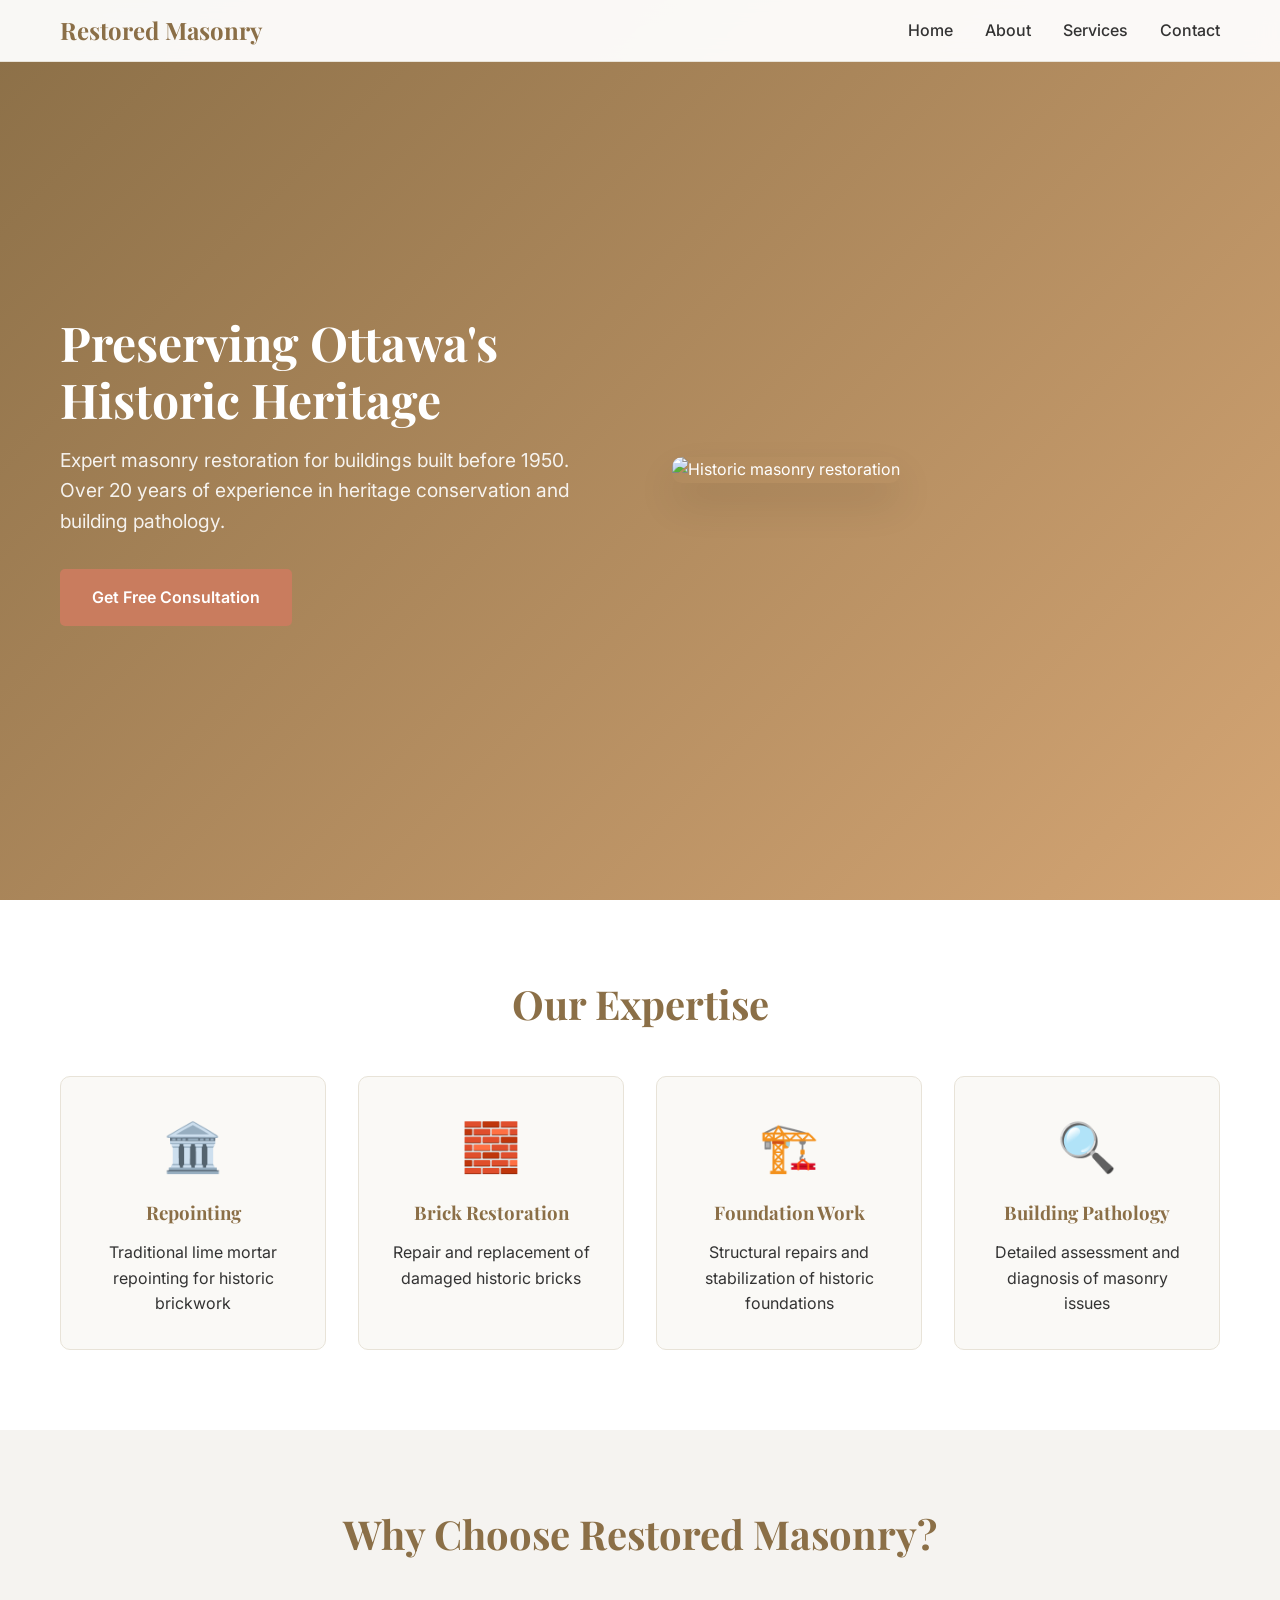
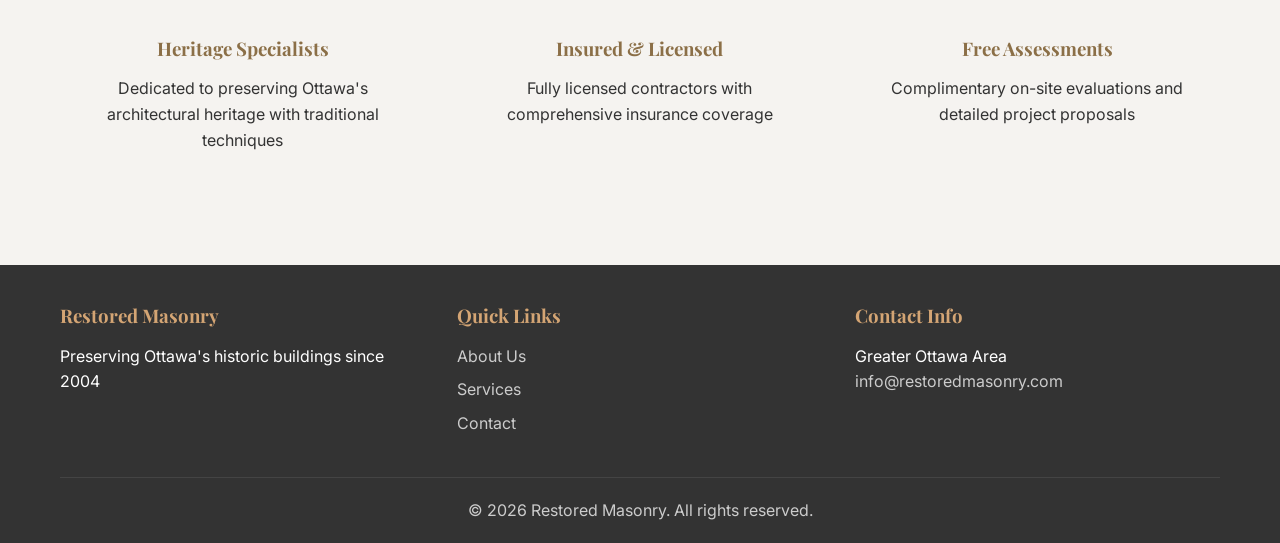
==== index.html @ 3ebce709 "Initial commit: Beautiful responsive website for Restored Masonry" ====
<!DOCTYPE html>
<html lang="en">
<head>
    <meta charset="UTF-8">
    <meta name="viewport" content="width=device-width, initial-scale=1.0">
    <title>Restored Masonry - Heritage Restoration Experts</title>
    <meta name="description" content="Professional heritage masonry restoration and building pathology services for historic buildings in the Greater Ottawa Area.">
    <link rel="stylesheet" href="css/style.css">
    <link rel="preconnect" href="https://fonts.googleapis.com">
    <link rel="preconnect" href="https://fonts.gstatic.com" crossorigin>
    <link href="https://fonts.googleapis.com/css2?family=Playfair+Display:wght@400;700&family=Inter:wght@300;400;500;600&display=swap" rel="stylesheet">
</head>
<body>
    <header>
        <nav class="navbar">
            <div class="container">
                <div class="logo">
                    <h1>Restored Masonry</h1>
                </div>
                <ul class="nav-menu">
                    <li><a href="#home">Home</a></li>
                    <li><a href="about.html">About</a></li>
                    <li><a href="services.html">Services</a></li>
                    <li><a href="contact.html">Contact</a></li>
                </ul>
                <div class="hamburger">
                    <span></span>
                    <span></span>
                    <span></span>
                </div>
            </div>
        </nav>
    </header>

    <main>
        <section id="home" class="hero">
            <div class="container">
                <div class="hero-content">
                    <h2>Preserving Ottawa's Historic Heritage</h2>
                    <p>Expert masonry restoration for buildings built before 1950. Over 20 years of experience in heritage conservation and building pathology.</p>
                    <a href="contact.html" class="btn-primary">Get Free Consultation</a>
                </div>
                <div class="hero-image">
                    <img src="img/hero-masonry.jpg" alt="Historic masonry restoration" loading="lazy">
                </div>
            </div>
        </section>

        <section class="services-preview">
            <div class="container">
                <h2>Our Expertise</h2>
                <div class="services-grid">
                    <div class="service-card">
                        <div class="service-icon">🏛️</div>
                        <h3>Repointing</h3>
                        <p>Traditional lime mortar repointing for historic brickwork</p>
                    </div>
                    <div class="service-card">
                        <div class="service-icon">🧱</div>
                        <h3>Brick Restoration</h3>
                        <p>Repair and replacement of damaged historic bricks</p>
                    </div>
                    <div class="service-card">
                        <div class="service-icon">🏗️</div>
                        <h3>Foundation Work</h3>
                        <p>Structural repairs and stabilization of historic foundations</p>
                    </div>
                    <div class="service-card">
                        <div class="service-icon">🔍</div>
                        <h3>Building Pathology</h3>
                        <p>Detailed assessment and diagnosis of masonry issues</p>
                    </div>
                </div>
            </div>
        </section>

        <section class="why-choose-us">
            <div class="container">
                <h2>Why Choose Restored Masonry?</h2>
                <div class="features">
                    <div class="feature">
                        <h3>Heritage Specialists</h3>
                        <p>Dedicated to preserving Ottawa's architectural heritage with traditional techniques</p>
                    </div>
                    <div class="feature">
                        <h3>Insured & Licensed</h3>
                        <p>Fully licensed contractors with comprehensive insurance coverage</p>
                    </div>
                    <div class="feature">
                        <h3>Free Assessments</h3>
                        <p>Complimentary on-site evaluations and detailed project proposals</p>
                    </div>
                </div>
            </div>
        </section>
    </main>

    <footer>
        <div class="container">
            <div class="footer-content">
                <div class="footer-section">
                    <h3>Restored Masonry</h3>
                    <p>Preserving Ottawa's historic buildings since 2004</p>
                </div>
                <div class="footer-section">
                    <h3>Quick Links</h3>
                    <ul>
                        <li><a href="about.html">About Us</a></li>
                        <li><a href="services.html">Services</a></li>
                        <li><a href="contact.html">Contact</a></li>
                    </ul>
                </div>
                <div class="footer-section">
                    <h3>Contact Info</h3>
                    <p>Greater Ottawa Area</p>
                    <p><a href="mailto:info@restoredmasonry.com">info@restoredmasonry.com</a></p>
                </div>
            </div>
            <div class="footer-bottom">
                <p>&copy; 2026 Restored Masonry. All rights reserved.</p>
            </div>
        </div>
    </footer>

    <script src="js/script.js"></script>
</body>
</html>
---- css/style.css ----
/* Reset and Base Styles */
* {
    margin: 0;
    padding: 0;
    box-sizing: border-box;
}

html {
    scroll-behavior: smooth;
}

body {
    font-family: 'Inter', sans-serif;
    line-height: 1.6;
    color: #333;
    background-color: #faf9f6;
}

h1, h2, h3, h4, h5, h6 {
    font-family: 'Playfair Display', serif;
    font-weight: 700;
    line-height: 1.2;
}

a {
    text-decoration: none;
    color: inherit;
}

img {
    max-width: 100%;
    height: auto;
}

.container {
    max-width: 1200px;
    margin: 0 auto;
    padding: 0 20px;
}

/* Navigation */
.navbar {
    background: rgba(255, 255, 255, 0.95);
    backdrop-filter: blur(10px);
    position: fixed;
    top: 0;
    width: 100%;
    z-index: 1000;
    border-bottom: 1px solid #e8e3d8;
}

.navbar .container {
    display: flex;
    justify-content: space-between;
    align-items: center;
    padding: 1rem 20px;
}

.logo h1 {
    color: #8b6f47;
    font-size: 1.5rem;
}

.nav-menu {
    display: flex;
    list-style: none;
    gap: 2rem;
}

.nav-menu a {
    color: #333;
    font-weight: 500;
    transition: color 0.3s;
}

.nav-menu a:hover {
    color: #8b6f47;
}

.hamburger {
    display: none;
    flex-direction: column;
    cursor: pointer;
}

.hamburger span {
    width: 25px;
    height: 3px;
    background: #333;
    margin: 3px 0;
    transition: 0.3s;
}

/* Hero Section */
.hero {
    background: linear-gradient(135deg, #8b6f47 0%, #d4a574 100%);
    color: white;
    padding: 120px 0 80px;
    min-height: 100vh;
    display: flex;
    align-items: center;
}

.hero .container {
    display: grid;
    grid-template-columns: 1fr 1fr;
    gap: 4rem;
    align-items: center;
}

.hero-content h2 {
    font-size: 3rem;
    margin-bottom: 1rem;
}

.hero-content p {
    font-size: 1.2rem;
    margin-bottom: 2rem;
    opacity: 0.9;
}

.hero-image img {
    border-radius: 10px;
    box-shadow: 0 20px 40px rgba(0,0,0,0.1);
}

/* Buttons */
.btn-primary {
    background: #c97c5e;
    color: white;
    padding: 1rem 2rem;
    border-radius: 5px;
    font-weight: 600;
    display: inline-block;
    transition: all 0.3s;
    border: none;
    cursor: pointer;
}

.btn-primary:hover {
    background: #b8684f;
    transform: translateY(-2px);
    box-shadow: 0 10px 20px rgba(201, 124, 94, 0.3);
}

/* Services Preview */
.services-preview {
    padding: 80px 0;
    background: white;
}

.services-preview h2 {
    text-align: center;
    font-size: 2.5rem;
    margin-bottom: 3rem;
    color: #8b6f47;
}

.services-grid {
    display: grid;
    grid-template-columns: repeat(auto-fit, minmax(250px, 1fr));
    gap: 2rem;
}

.service-card {
    background: #faf9f6;
    padding: 2rem;
    border-radius: 10px;
    text-align: center;
    transition: transform 0.3s;
    border: 1px solid #e8e3d8;
}

.service-card:hover {
    transform: translateY(-5px);
    box-shadow: 0 10px 30px rgba(0,0,0,0.1);
}

.service-icon {
    font-size: 3rem;
    margin-bottom: 1rem;
}

.service-card h3 {
    color: #8b6f47;
    margin-bottom: 1rem;
}

/* Why Choose Us */
.why-choose-us {
    padding: 80px 0;
    background: #f5f3f0;
}

.why-choose-us h2 {
    text-align: center;
    font-size: 2.5rem;
    margin-bottom: 3rem;
    color: #8b6f47;
}

.features {
    display: grid;
    grid-template-columns: repeat(auto-fit, minmax(300px, 1fr));
    gap: 2rem;
}

.feature {
    text-align: center;
    padding: 2rem;
}

.feature h3 {
    color: #8b6f47;
    margin-bottom: 1rem;
}

/* About Page Styles */
.about-hero {
    background: linear-gradient(135deg, #8b6f47 0%, #d4a574 100%);
    color: white;
    padding: 100px 0;
    text-align: center;
}

.about-hero h1 {
    font-size: 3rem;
    margin-bottom: 1rem;
}

.lead {
    font-size: 1.3rem;
    opacity: 0.9;
}

.story {
    padding: 80px 0;
    background: white;
}

.story-content {
    display: grid;
    grid-template-columns: 1fr 1fr;
    gap: 4rem;
    align-items: center;
}

.story-text h2 {
    color: #8b6f47;
    margin-bottom: 1.5rem;
}

.expertise {
    padding: 80px 0;
    background: #f5f3f0;
}

.expertise h2 {
    text-align: center;
    font-size: 2.5rem;
    margin-bottom: 3rem;
    color: #8b6f47;
}

.expertise-grid {
    display: grid;
    grid-template-columns: repeat(auto-fit, minmax(250px, 1fr));
    gap: 2rem;
}

.expertise-item {
    background: white;
    padding: 2rem;
    border-radius: 10px;
    border: 1px solid #e8e3d8;
}

.expertise-item h3 {
    color: #8b6f47;
    margin-bottom: 1rem;
}

.commitment {
    padding: 80px 0;
    background: white;
}

.commitment h2 {
    text-align: center;
    font-size: 2.5rem;
    margin-bottom: 3rem;
    color: #8b6f47;
}

.commitment-content {
    max-width: 800px;
    margin: 0 auto;
    text-align: center;
    font-size: 1.1rem;
    line-height: 1.8;
}

/* Services Page Styles */
.services-hero {
    background: linear-gradient(135deg, #8b6f47 0%, #d4a574 100%);
    color: white;
    padding: 100px 0;
    text-align: center;
}

.services-hero h1 {
    font-size: 3rem;
    margin-bottom: 1rem;
}

.services-list {
    padding: 80px 0;
}

.service-detail {
    display: grid;
    grid-template-columns: 1fr 1fr;
    gap: 4rem;
    align-items: center;
    margin-bottom: 80px;
}

.service-detail.reverse {
    direction: rtl;
}

.service-detail.reverse .service-content {
    direction: ltr;
}

.service-content h2 {
    color: #8b6f47;
    margin-bottom: 1.5rem;
}

.service-content ul {
    margin: 1.5rem 0;
    padding-left: 1.5rem;
}

.service-content li {
    margin-bottom: 0.5rem;
}

.service-image img {
    border-radius: 10px;
    box-shadow: 0 10px 30px rgba(0,0,0,0.1);
}

.cta {
    background: #8b6f47;
    color: white;
    padding: 80px 0;
    text-align: center;
}

.cta h2 {
    font-size: 2.5rem;
    margin-bottom: 1rem;
}

.cta p {
    font-size: 1.2rem;
    margin-bottom: 2rem;
    opacity: 0.9;
}

/* Contact Page Styles */
.contact-hero {
    background: linear-gradient(135deg, #8b6f47 0%, #d4a574 100%);
    color: white;
    padding: 100px 0;
    text-align: center;
}

.contact-hero h1 {
    font-size: 3rem;
    margin-bottom: 1rem;
}

.contact-content {
    padding: 80px 0;
    background: white;
}

.contact-grid {
    display: grid;
    grid-template-columns: 1fr 1fr;
    gap: 4rem;
}

.contact-info h2 {
    color: #8b6f47;
    margin-bottom: 2rem;
}

.contact-details {
    margin-bottom: 3rem;
}

.contact-item {
    margin-bottom: 2rem;
}

.contact-item h3 {
    color: #8b6f47;
    margin-bottom: 0.5rem;
}

.contact-item a {
    color: #c97c5e;
}

.why-contact h3 {
    color: #8b6f47;
    margin-bottom: 1rem;
}

.why-contact ul {
    padding-left: 1.5rem;
}

.why-contact li {
    margin-bottom: 0.5rem;
}

.contact-form h2 {
    color: #8b6f47;
    margin-bottom: 2rem;
}

.form-group {
    margin-bottom: 1.5rem;
}

.form-group label {
    display: block;
    margin-bottom: 0.5rem;
    font-weight: 500;
}

.form-group input,
.form-group select,
.form-group textarea {
    width: 100%;
    padding: 0.75rem;
    border: 1px solid #ddd;
    border-radius: 5px;
    font-family: inherit;
    font-size: 1rem;
}

.form-group textarea {
    resize: vertical;
    min-height: 120px;
}

.form-message {
    margin-top: 1rem;
    padding: 1rem;
    border-radius: 5px;
}

.form-message.success {
    background: #d4edda;
    color: #155724;
    border: 1px solid #c3e6cb;
}

.form-message.error {
    background: #f8d7da;
    color: #721c24;
    border: 1px solid #f5c6cb;
}

/* Footer */
footer {
    background: #333;
    color: white;
    padding: 40px 0 20px;
}

.footer-content {
    display: grid;
    grid-template-columns: repeat(auto-fit, minmax(250px, 1fr));
    gap: 2rem;
    margin-bottom: 2rem;
}

.footer-section h3 {
    color: #d4a574;
    margin-bottom: 1rem;
}

.footer-section ul {
    list-style: none;
}

.footer-section li {
    margin-bottom: 0.5rem;
}

.footer-section a {
    color: #ccc;
    transition: color 0.3s;
}

.footer-section a:hover {
    color: #d4a574;
}

.footer-bottom {
    border-top: 1px solid #444;
    padding-top: 20px;
    text-align: center;
    color: #ccc;
}

/* Responsive Design */
@media (max-width: 768px) {
    .navbar .container {
        padding: 1rem;
    }

    .nav-menu {
        position: fixed;
        top: 100%;
        left: -100%;
        width: 100%;
        height: 100vh;
        background: white;
        flex-direction: column;
        justify-content: center;
        align-items: center;
        gap: 2rem;
        transition: left 0.3s;
    }

    .nav-menu.active {
        left: 0;
    }

    .hamburger {
        display: flex;
    }

    .hamburger.active span:nth-child(1) {
        transform: rotate(-45deg) translate(-5px, 6px);
    }

    .hamburger.active span:nth-child(2) {
        opacity: 0;
    }

    .hamburger.active span:nth-child(3) {
        transform: rotate(45deg) translate(-5px, -6px);
    }

    .hero .container {
        grid-template-columns: 1fr;
        gap: 2rem;
        text-align: center;
    }

    .hero-content h2 {
        font-size: 2rem;
    }

    .story-content,
    .service-detail,
    .contact-grid {
        grid-template-columns: 1fr;
        gap: 2rem;
    }

    .service-detail.reverse {
        direction: ltr;
    }

    .services-grid,
    .features,
    .expertise-grid {
        grid-template-columns: 1fr;
    }

    .footer-content {
        grid-template-columns: 1fr;
        text-align: center;
    }
}

@media (max-width: 480px) {
    .container {
        padding: 0 15px;
    }

    .hero {
        padding: 100px 0 60px;
    }

    .hero-content h2 {
        font-size: 1.8rem;
    }

    .about-hero h1,
    .services-hero h1,
    .contact-hero h1 {
        font-size: 2rem;
    }

    .services-preview h2,
    .why-choose-us h2,
    .expertise h2,
    .commitment h2,
    .cta h2 {
        font-size: 2rem;
    }
}
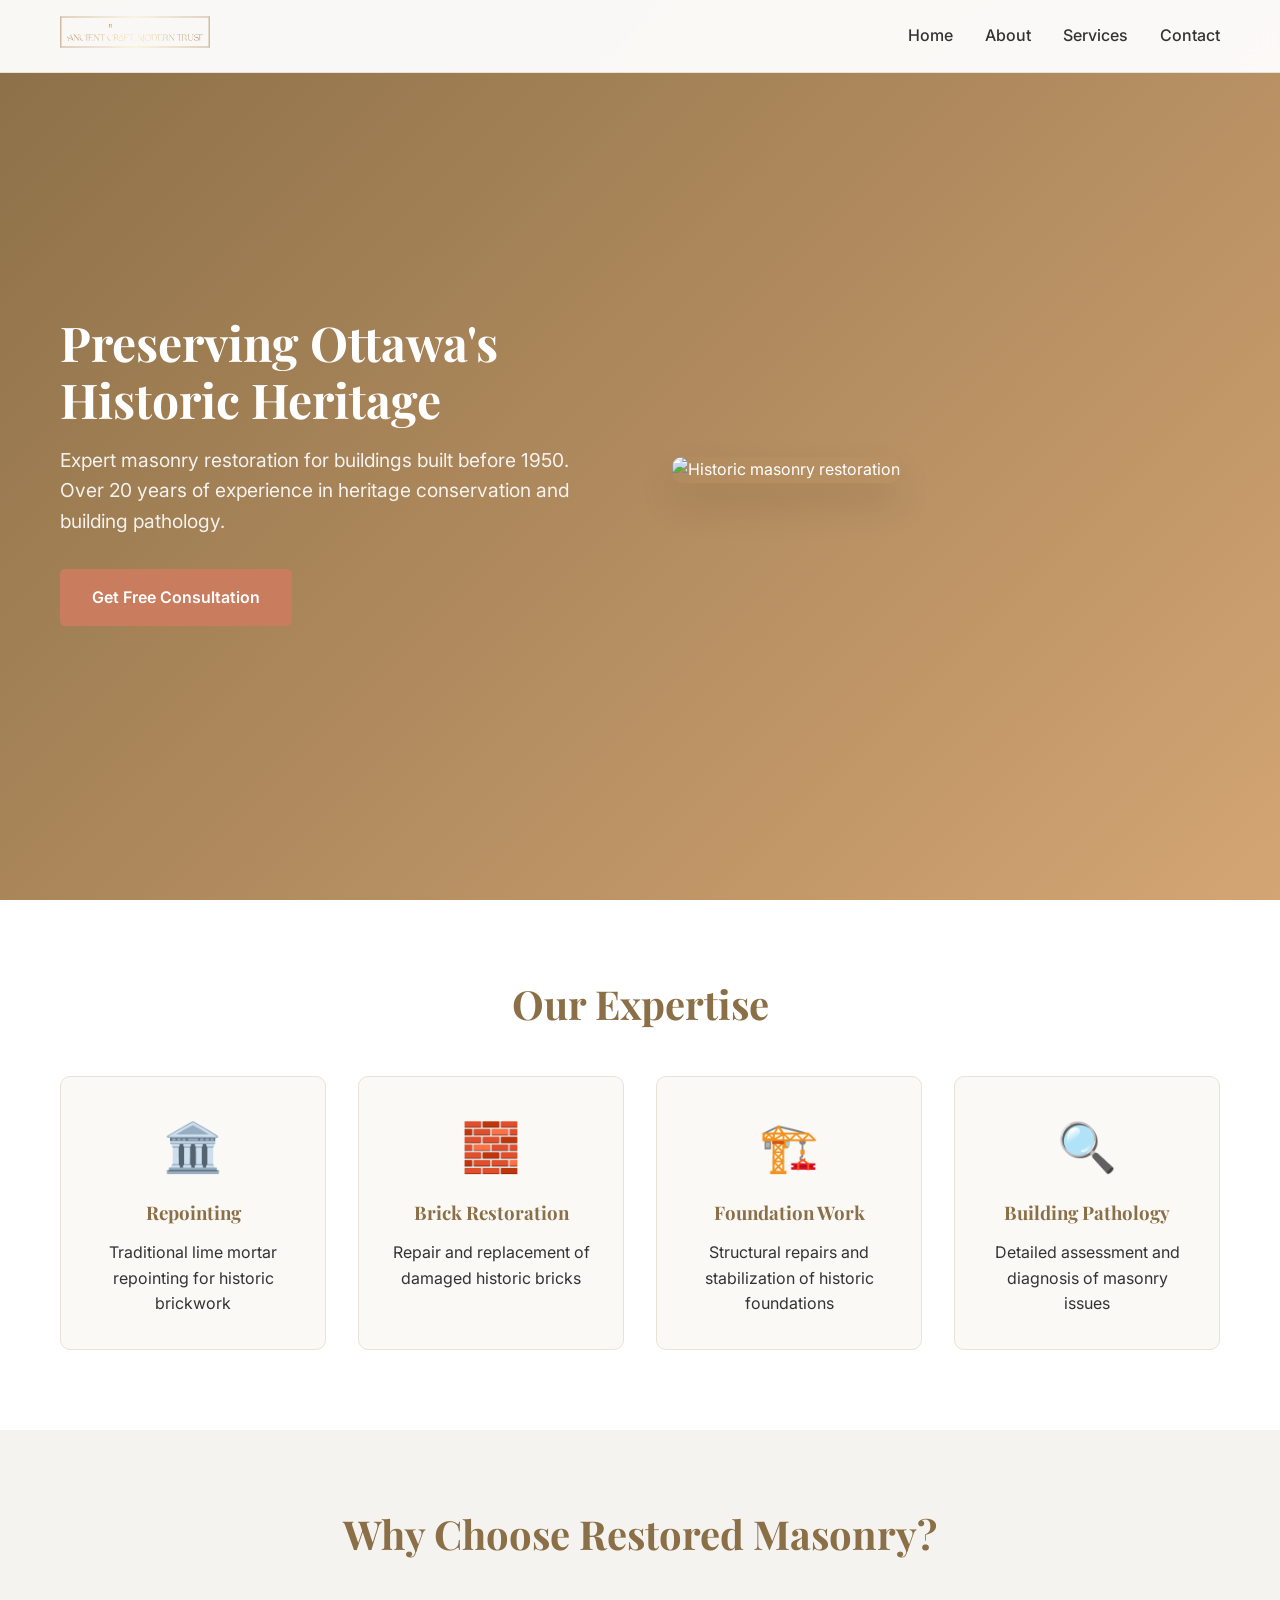
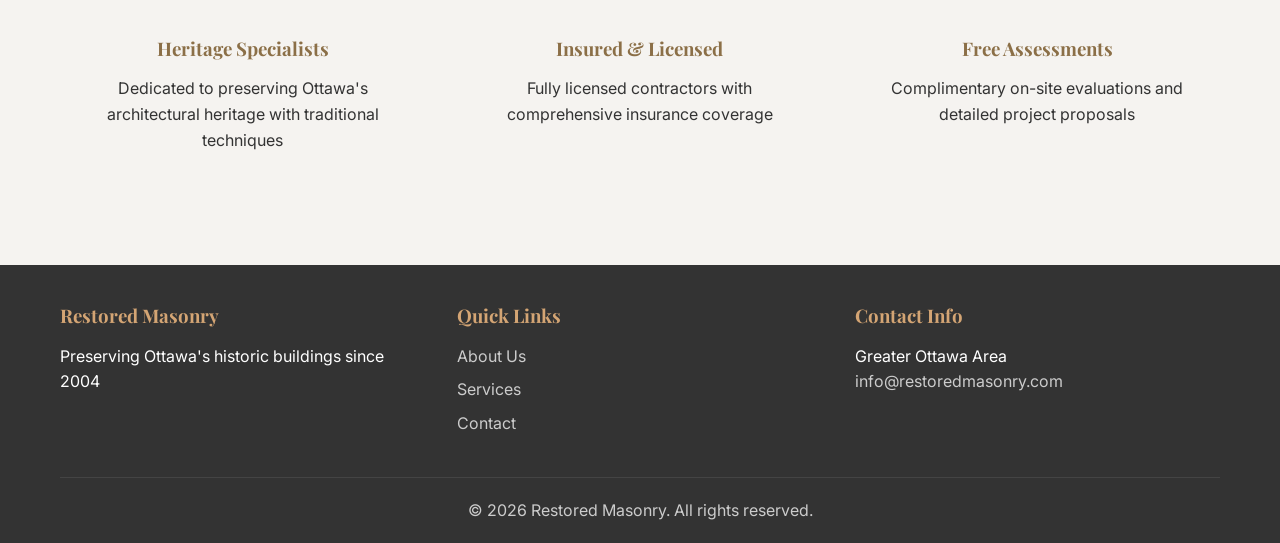
==== commit db9d6fc2: "Add SVG logo to all pages" ====
--- a/index.html
+++ b/index.html
@@ -15,7 +15,7 @@
         <nav class="navbar">
             <div class="container">
                 <div class="logo">
-                    <h1>Restored Masonry</h1>
+                    <svg width="150" height="32" viewBox="0 0 1000 208" class="logo-svg"><defs id="SvgjsDefs59676"><linearGradient id="SvgjsLinearGradient59683"><stop id="SvgjsStop59684" stop-color="#905e26" offset="0"></stop><stop id="SvgjsStop59685" stop-color="#f5ec9b" offset="0.5"></stop><stop id="SvgjsStop59686" stop-color="#905e26" offset="1"></stop></linearGradient><linearGradient id="SvgjsLinearGradient59687"><stop id="SvgjsStop59688" stop-color="#905e26" offset="0"></stop><stop id="SvgjsStop59689" stop-color="#f5ec9b" offset="0.5"></stop><stop id="SvgjsStop59690" stop-color="#905e26" offset="1"></stop></linearGradient><linearGradient id="SvgjsLinearGradient59691"><stop id="SvgjsStop59692" stop-color="#905e26" offset="0"></stop><stop id="SvgjsStop59693" stop-color="#f5ec9b" offset="0.5"></stop><stop id="SvgjsStop59694" stop-color="#905e26" offset="1"></stop></linearGradient></defs><g id="SvgjsG59677" featurekey="rootContainer" transform="matrix(1,0,0,1,0,0)" fill="url(#SvgjsLinearGradient59683)"><path xmlns="http://www.w3.org/2000/svg" fill-rule="evenodd" d=" M0,0 H1000 V208 H0,0 z M2,2 H998 V206 H2,2 z M6,6 H994 V202 H6 z M8,8 H992 V200 H6,8 z "></path></g><g id="SvgjsG59678" featurekey="nameFeature-0" transform="matrix(1.5782830845740676,0,0,1.5782830845740676,324.5580811577663,43.1186877982856)" fill="url(#SvgjsLinearGradient59687)"><path d="M0.5 19.82 l0 -0.1 c0.04 -0.04 -0.02 -0.38 0.42 -0.38 c0.34 0 0.4 0.02 0.58 0.02 c0.4 0 0.7 -0.02 0.76 -0.12 l0 -1.7 c0 -0.04 -0.02 -0.18 -0.02 -0.2 l-0.02 0.02 c-0.04 -0.04 0.04 0.18 0.04 -0.54 c0 -1.5 -0.02 -2.06 -0.02 -2.56 c0 -0.32 0 -0.94 0.04 -1.46 c0 -0.04 -0.08 -0.3 -0.08 -0.8 c0 -0.24 0.06 -0.24 0.06 -0.36 c0 -0.32 -0.02 -0.62 -0.02 -0.86 c0 -0.42 0.02 -0.74 0.02 -1.2 c0 -0.12 0.3 -0.1 0.36 -0.16 c0 0 0 -0.1 -0.18 -0.1 c0 0 -0.06 0 -0.12 0.08 c-0.02 0 -0.04 -0.02 -0.06 -0.08 l0 -3.38 c0 -0.26 -0.06 -0.42 -0.32 -0.42 c-0.38 0 -0.46 0.06 -1.14 0.06 c-0.54 0 -0.22 -0.08 -0.52 -0.26 c0 -0.48 1.5 -0.34 1.92 -0.4 l-0.06 0 c0 0.02 1.16 0.08 1.16 0.08 c0.04 0 0.08 0.02 0.12 0.02 c0.24 0 0.34 -0.1 0.52 -0.1 c0.08 0 0.16 0.02 0.26 0.02 c0.06 0 0.22 -0.02 0.32 -0.02 c0.24 0 0.96 0.02 1.18 0.02 c0.16 0 0.28 -0.06 0.6 -0.06 c0.1 0 1.84 0.04 2.06 0.04 c0.4 0 1.06 0.2 1.6 0.2 c0.76 0.08 0.3 0.18 1.06 0.36 c-0.02 0 -0.04 -0.02 -0.04 -0.02 c0 0.02 0.56 0.32 0.56 0.38 c0.24 0.06 0.6 0.56 0.78 0.72 l-0.02 -0.02 s0.54 0.76 0.54 1.44 c0 0.74 0 0.78 -0.16 1.28 c0 0.34 -0.46 0.94 -1.26 1.62 c-0.1 -0.04 -0.22 0.34 -0.58 0.34 c0.06 -0.2 -0.1 0.26 -0.66 0.3 c-0.02 -0.02 -0.04 -0.02 -0.04 -0.02 c-0.1 0 -0.24 0.18 -0.32 0.18 c-0.76 0.2 -1.1 0.12 -1.1 0.42 c0 0 -0.04 0.16 0.12 0.16 c0.22 -0.04 0.58 0.32 0.7 0.32 c0.42 0 0.5 0.38 0.84 0.38 c0.36 0.16 0.5 0.28 0.94 0.74 c0.44 1.3 0.78 0.6 0.78 1.58 c0 0.54 0.18 0.92 0.18 1.46 c0 0.08 -0.04 0.42 -0.04 1.12 c0.04 0.26 0.06 0.78 0.14 0.86 l0 -0.04 c0 0.02 -0.06 0.66 0.64 0.66 c0.48 0 0.7 -0.06 0.84 -0.06 c0 0 0.02 0.02 0.04 0.02 c0.04 0 0.14 -0.04 0.22 -0.04 s0.16 0.02 0.2 0.1 l-0.14 0 c0 0.1 0.06 0.1 0.06 0.14 c0.04 -0.02 0.06 -0.06 0.08 -0.06 l0.02 0 l0 0.26 c-0.06 0 -0.06 -0.06 -0.06 -0.14 c-0.04 0.02 -0.06 0.02 -0.16 0.06 c0 0.04 0.02 0.08 0.16 0.14 c-0.08 0.04 -0.1 0.14 -0.2 0.14 l0 -0.02 s-0.1 0.2 -0.7 0.2 c-0.22 0 -1.58 -0.08 -1.94 -0.1 c0 0.02 0 0.02 -0.02 0.02 c-0.16 0 -0.54 -0.4 -0.86 -0.4 l0.02 0 c0 -0.08 -0.9 -0.5 -0.92 -0.88 l0.02 0.02 c0 -0.02 -0.2 -0.2 -0.2 -0.26 c0 -0.04 0.02 -0.16 0.02 -0.28 c0 -0.06 -0.06 -0.06 -0.16 -0.1 c-0.14 -3.26 -0.44 -4.16 -0.74 -4.6 c-0.06 0.22 0.08 -0.24 -0.38 -0.46 c0 -0.14 -0.62 -0.36 -0.6 -0.44 c-0.04 0 -0.08 0.02 -0.1 0.02 c-0.42 0 -0.4 -0.4 -1.08 -0.4 l-1.08 0 c-0.22 0.46 -0.22 1.04 -0.22 1.32 c0 0.06 0 0.52 0.04 0.56 c0 0.02 -0.02 0.08 -0.06 0.28 c0 0.06 0.04 0.3 0.04 0.46 l0 -0.02 c0 0.12 -0.02 0.56 -0.02 0.7 c0 0.26 0.02 0.32 0.02 0.5 l0 2.32 c0 0.04 0.04 0.16 0.04 0.2 c0 0.06 -0.04 0.18 -0.04 0.26 c0 0.26 0.04 0.3 0.04 0.4 c-0.02 0.02 -0.04 0.02 -0.04 0.04 c0 0.06 0.28 0.1 0.82 0.1 c0.02 0 0.42 -0.04 0.44 -0.04 c0.56 0 0.56 0.04 0.68 0.2 c0 0.36 -0.08 0.42 -0.14 0.42 c-0.02 0 -0.04 -0.02 -0.08 -0.1 c-0.1 0 -0.12 0 -0.12 0.02 c0.16 0.18 -1.94 0.18 -2.16 0.18 l0.04 0 s-0.68 -0.02 -0.94 -0.08 c-0.8 0.08 -2.18 0 -2.74 0.2 c-0.24 0 -0.46 0 -0.46 -0.32 z" style="dominant-baseline: hanging;"></path></g><g id="SvgjsG59679" featurekey="sloganFeature-0" transform="matrix(3.136998277539974,0,0,3.136998277539974,49.8698255030614,98.07940445117582)" fill="url(#SvgjsLinearGradient59691)"><path d="M6.94 7.16 l0.1 0 l5.26 13.38 l-0.46 0 c-1.18 -3.16 -4.98 -3.82 -7.94 -4.72 l-1.16 2.96 c-0.3 1 0.1 1.12 1.14 1.12 l0 0.14 l-3.28 0 l0 -0.14 c1.06 0 1.38 -0.12 1.9 -1.3 l1.12 -2.86 c-2.64 -0.84 -4.52 -1.96 -3.08 -5.4 l0.14 0.04 c-0.64 2.86 0.98 3.88 3.22 4.66 z M4.16 15.120000000000001 c2.06 0.68 4.54 1.22 6.18 2.74 l-3.58 -9.42 z M24.22 19.1 l0.02 0 l0 1.14 l-0.24 0 l-9.06 -11.88 l0 10.58 c0 0.92 0.72 0.94 1.36 0.94 l0 0.14 l-3 0 l0 -0.14 c0.66 0 1.36 -0.02 1.36 -0.94 l0 -10.48 c0 -0.92 -0.72 -0.94 -1.36 -0.94 l0 -0.14 l2.02 0 l8.64 11.36 l0 -10.28 c0 -0.92 -0.74 -0.94 -1.38 -0.94 l0 -0.14 l3.02 0 l0 0.14 c-0.64 0 -1.38 0.02 -1.38 0.94 l0 10.64 z M38.52 17.2 c-1.42 2.04 -3.64 3 -5.8 3 c-3.42 0 -6.72 -2.36 -6.72 -6.58 c0 -4.12 3.22 -6.42 6.78 -6.42 c1.72 0 3.52 0.54 5.08 1.66 l0 1.06 l-0.1 0 c-1.18 -1.7 -3.1 -2.5 -5 -2.5 c-3.04 0 -6.04 2.04 -6.04 5.76 c0 4.18 3.2 6.54 6.44 6.54 c1.94 0 3.9 -0.84 5.18 -2.64 z M41.72 18.94 c0 0.92 0.4 0.94 1.38 0.94 l0 0.14 l-3.58 0 l0 -0.14 c0.98 0 1.38 -0.02 1.38 -0.94 l0 -10.48 c0 -0.92 -0.4 -0.94 -1.38 -0.94 l0 -0.14 l3.58 0 l0 0.14 c-0.98 0 -1.38 0.02 -1.38 0.94 l0 10.48 z M54.68 17 l0.16 0.02 l-0.88 3 l-9.86 0 l0 -0.14 c0.98 0 1.38 -0.02 1.38 -0.94 l0 -10.48 c0 -0.92 -0.4 -0.94 -1.38 -0.94 l0 -0.14 l9.18 0 l0.88 3 l-0.16 0.04 c-0.86 -2.76 -1.02 -2.82 -2.84 -2.82 l-4.86 0 l0 5.64 l2.96 0 c0.92 0 1.18 -0.2 1.34 -0.9 l0.1 0 l0 2.04 l-0.1 0 c-0.16 -0.7 -0.42 -0.9 -1.34 -0.9 l-2.96 0 l0 5.42 c0 0.8 0.3 0.88 1.02 0.9 l4.52 0 c2 0 1.98 -0.16 2.84 -2.8 z M66.76 19.1 l0.02 0 l0 1.14 l-0.24 0 l-9.06 -11.88 l0 10.58 c0 0.92 0.72 0.94 1.36 0.94 l0 0.14 l-3 0 l0 -0.14 c0.66 0 1.36 -0.02 1.36 -0.94 l0 -10.48 c0 -0.92 -0.72 -0.94 -1.36 -0.94 l0 -0.14 l2.02 0 l8.64 11.36 l0 -10.28 c0 -0.92 -0.74 -0.94 -1.38 -0.94 l0 -0.14 l3.02 0 l0 0.14 c-0.64 0 -1.38 0.02 -1.38 0.94 l0 10.64 z M74.74000000000001 18.94 c0 0.92 0.4 0.94 1.38 0.94 l0 0.14 l-3.58 0 l0 -0.14 c0.98 0 1.38 -0.02 1.38 -0.94 l0 -11.34 l-2.98 0 c-1.76 0.02 -1.76 0.12 -2.04 2.78 l-0.16 0 l0.18 -3 l10.82 0 l0.18 3 l-0.14 0 c-0.28 -2.7 -0.28 -2.78 -2.16 -2.78 l-2.88 0 l0 11.34 z M97.22 17.2 c-1.42 2.04 -3.64 3 -5.8 3 c-3.42 0 -6.72 -2.36 -6.72 -6.58 c0 -4.12 3.22 -6.42 6.78 -6.42 c1.72 0 3.52 0.54 5.08 1.66 l0 1.06 l-0.1 0 c-1.18 -1.7 -3.1 -2.5 -5 -2.5 c-3.04 0 -6.04 2.04 -6.04 5.76 c0 4.18 3.2 6.54 6.44 6.54 c1.94 0 3.9 -0.84 5.18 -2.64 z M110.4 15.059999999999999 c-0.74 1.68 -0.38 1.82 0.88 1.82 l0 0.14 l-3.32 0 l0 -0.14 c0.98 0 1.28 -0.02 1.74 -0.92 l3.94 -8.94 l0.1 0 l3.84 8.64 c0.52 1.04 0.56 1.22 1.54 1.22 l0 0.14 l-3.04 0 l0 -0.14 c1.02 0 1.14 -0.12 0.66 -1.28 l-1.08 -2.42 l-4.42 0 z M118.88 18.64 c-1.76 1.62 -3.58 2.12 -5.46 2.12 c-7.2 0 -8.88 -6.78 -13.42 -6.88 l0 5.04 c0 0.9 0.4 0.92 1.38 0.92 l0 0.14 l-3.58 0 l0 -0.14 c0.98 0 1.38 -0.02 1.38 -0.92 l0 -10.5 c0 -0.9 -0.4 -0.92 -1.38 -0.92 l0 -0.14 l4.8 0 c3.9 0 5.14 1.94 5.14 3.52 c0 2.18 -1.66 3.6 -3.76 3.6 c-0.28 0 -0.56 -0.02 -0.86 -0.08 c2.9 1.7 5.32 5.82 10.86 5.82 c1.72 0 3.26 -0.48 4.8 -1.7 z M102.08 13.92 c0.48 0.16 0.96 0.22 1.4 0.22 c1.92 0 3.4 -1.36 3.4 -3.4 c0 -1.6 -1.4 -3.16 -4.26 -3.16 l-2.62 0 l0 6.1 l0.7 0 c0.48 0 0.94 0.08 1.38 0.24 z M113.44 8.2 l-2.1 4.74 l4.2 0 z M122.32000000000001 18.94 c0 0.92 0.4 0.94 1.38 0.94 l0 0.14 l-3.58 0 l0 -0.14 c0.98 0 1.38 -0.02 1.38 -0.94 l0 -10.48 c0 -0.92 -0.4 -0.94 -1.38 -0.94 l0 -0.14 l9.18 0 l0.88 3 l-0.14 0.04 c-0.88 -2.76 -1.04 -2.8 -2.86 -2.8 l-4.84 0 l0 5.64 l2.96 0 c0.92 0 1.2 -0.2 1.34 -0.9 l0.1 0 l0 2.04 l-0.1 0 c-0.14 -0.7 -0.42 -0.9 -1.34 -0.9 l-2.96 0 l0 5.46 z M136.78 18.94 c0 0.92 0.4 0.94 1.38 0.94 l0 0.14 l-3.58 0 l0 -0.14 c0.98 0 1.38 -0.02 1.38 -0.94 l0 -11.34 l-2.98 0 c-1.76 0.02 -1.76 0.12 -2.04 2.78 l-0.16 0 l0.18 -3 l10.82 0 l0.18 3 l-0.14 0 c-0.28 -2.7 -0.28 -2.78 -2.16 -2.78 l-2.88 0 l0 11.34 z M143.72 19.64 c0 0.34 -0.38 1.4 -0.66 2.18 l-0.18 -0.02 l0.24 -1.58 c-0.32 -0.02 -0.56 -0.28 -0.56 -0.58 c0 -0.32 0.26 -0.58 0.58 -0.58 c0.28 0 0.52 0.2 0.56 0.48 c0.02 0.04 0.02 0.06 0.02 0.1 z M157.45999999999998 17.240000000000002 c2.18 3.46 4.58 6.28 8.22 6.5 l0 0.12 c-7.76 -0.46 -10.46 -9.5 -14.56 -15.24 l0 10.34 c0 0.92 0.38 0.94 1.36 0.94 l0 0.14 l-3.02 0 l0 -0.14 c0.98 0 1.38 -0.02 1.38 -0.94 l0 -10.72 c-1.8 -2.4 -3.86 -4.16 -6.74 -4.32 l0.02 -0.12 c2.88 0.18 5.06 1.6 6.9 3.62 l0.1 0 l0 0.1 c2.38 2.64 4.2 6.3 6.16 9.46 l4.68 -9.58 l1.92 0 l0 0.14 c-0.98 0 -1.38 0.02 -1.38 0.94 l0 10.48 c0 0.92 0.4 0.94 1.38 0.94 l0 0.14 l-3.58 0 l0 -0.14 c0.98 0 1.38 -0.02 1.38 -0.94 l0 -10.42 z M170.64 7.119999999999999 c8.46 0 8.46 13.18 0 13.18 c-8.48 0 -8.48 -13.18 0 -13.18 z M170.21999999999997 7.52 c-7.52 0 -6.68 12.38 0.82 12.38 s6.72 -12.38 -0.82 -12.38 z M183.72 7.380000000000001 c8.36 0 8.36 12.64 0 12.64 l-5.72 0 l0 -0.14 c0.98 0 1.38 -0.26 1.38 -1.16 l0 -10.04 c0 -0.9 -0.4 -1.16 -1.38 -1.16 l0 -0.14 l5.72 0 z M180.2 18.68 c0 0.9 0.38 1.12 1.36 1.12 l2.16 0 c7.14 0 7.16 -12.2 0 -12.2 l-3.52 0 l0 11.08 z M205.26 18.92 c0 0.92 0.4 0.94 1.38 0.94 l0 0.14 l-3.58 0 l0 -0.14 c0.98 0 1.38 -0.02 1.38 -0.94 l0 -4.84 l-6.38 0 c-0.92 0 -1.2 0.2 -1.34 0.9 l-0.1 0 l0 -2.02 l0.1 0 c0.14 0.66 0.38 0.88 1.2 0.9 l6.52 0 l0 -5.42 c0 -0.92 -0.4 -0.94 -1.38 -0.94 l0 -0.14 l4.82 0 c3.22 0 4.82 1.3 4.84 3.36 c0 1.8 -1.26 3.04 -3.78 3.3 c3.62 0.86 4.02 5.86 5.56 5.86 l0 0.12 l-1.72 0 c-0.84 -1.82 -2.28 -5.92 -4.92 -5.92 l-2.6 0 l0 4.84 z M201.6 16.98 l0.14 0.02 l-0.86 3 l-9.86 0 l0 -0.14 c0.98 0 1.36 -0.02 1.36 -0.94 l0 -10.48 c0 -0.92 -0.38 -0.94 -1.36 -0.94 l0 -0.14 l9.16 0 l0.88 3 l-0.14 0.04 c-0.88 -2.76 -1.04 -2.8 -2.86 -2.8 l-4.84 0 l0 11.28 c0 0.8 0.28 0.88 1.02 0.9 l4.5 0 c2 0 1.98 -0.16 2.86 -2.8 z M205.26 7.6 l0 6.26 l2.62 0 c2.66 0 3.9 -1.4 3.9 -3.22 c0 -1.84 -1.34 -3.04 -3.9 -3.04 l-2.62 0 z M226.42 19.1 l0.02 0 l0 1.14 l-0.24 0 l-9.06 -11.88 l0 10.58 c0 0.92 0.72 0.94 1.36 0.94 l0 0.14 l-3 0 l0 -0.14 c0.66 0 1.36 -0.02 1.36 -0.94 l0 -10.48 c0 -0.92 -0.72 -0.94 -1.36 -0.94 l0 -0.14 l2.02 0 l8.64 11.36 l0 -10.28 c0 -0.92 -0.74 -0.94 -1.38 -0.94 l0 -0.14 l3.02 0 l0 0.14 c-0.64 0 -1.38 0.02 -1.38 0.94 l0 10.64 z M238.76 20 l-0.8 0 l0 0.02 l-1.4 0 l0 -0.16 c0.98 0 1.38 -0.02 1.38 -0.92 l0 -11.34 l-2.96 0 c-1.78 0 -1.78 0.12 -2.06 2.78 l-0.16 -0.02 l0.18 -2.98 l14.88 0 c6.1 0 6.34 6.68 0.9 7.42 c3.62 0.74 4.02 5.08 5.56 5.08 l0 0.14 l-1.72 0 c-0.84 -1.82 -2.28 -5.16 -4.92 -5.16 l-2.52 0 l0 4.08 c0 0.9 0.38 0.92 1.36 0.92 l0 0.16 l-1.38 0 l0 -0.02 l-0.8 0 l0 0.02 l-1.38 0 l0 -0.16 c0.96 0 1.36 -0.02 1.36 -0.92 l0 -10.76 l0.84 0 l0 5.56 c0 0.8 0.28 0.88 1 0.9 l1.6 0 c5.22 0 5.34 -7.04 0.12 -7.04 l-9.06 0 l0 11.34 c0 0.9 0.38 0.92 1.36 0.92 l0 0.16 l-1.38 0 l0 -0.02 z M266.76 15.36 c0.04 3.26 -2.5 4.9 -5.04 4.9 s-5.08 -1.64 -5.06 -4.9 l0 -6.9 c0 -0.92 -0.4 -0.94 -1.38 -0.94 l0 -0.14 l3.58 0 l0 0.14 c-0.98 0 -1.38 0.02 -1.38 0.94 l0 6.9 c0 3.04 2.2 4.5 4.42 4.5 c2.28 0 4.6 -1.54 4.6 -4.5 l0 -6.88 c0 -0.92 -0.74 -0.94 -1.38 -0.94 l0 -0.14 l3.02 0 l0 0.14 c-0.64 0 -1.36 0.02 -1.36 0.94 l-0.02 -0.04 l0 6.92 z M278.5 16.52 c0 2.46 -2.12 3.72 -4.46 3.72 c-1.14 0 -2.32 -0.28 -3.32 -0.88 l0 0.02 c-0.6 -0.34 -1 -0.52 -1.26 -0.52 c-0.4 0 -0.52 0.36 -0.62 1.1 l-0.1 0 l0 -4.14 l0.1 0 c0.5 2.82 2.88 4.16 5.04 4.16 c1.96 0 3.76 -1.12 3.76 -3.28 c0 -1.98 -1.74 -2.62 -3.6 -3.16 l-0.76 -0.2 c-1.86 -0.54 -3.6 -1.18 -3.6 -3.16 c0 -1.62 1.18 -2.84 4.8 -2.84 l12.28 0 l0 0.02 l0.18 2.96 l-0.14 0.02 c-0.3 -2.72 -0.28 -2.78 -2.18 -2.78 l-2.86 0 l0 11.34 c0 0.9 0.4 0.92 1.38 0.92 l0 0.14 l-3.58 0 l0 -0.14 c0.98 0 1.38 -0.02 1.38 -0.92 l0 -11.34 l-6.46 0 c-3.2 0 -4.28 1.14 -4.28 2.56 c0 3.76 8.3 1.58 8.3 6.4 z" style="dominant-baseline: hanging;"></path></g></svg>
                 </div>
                 <ul class="nav-menu">
                     <li><a href="#home">Home</a></li>
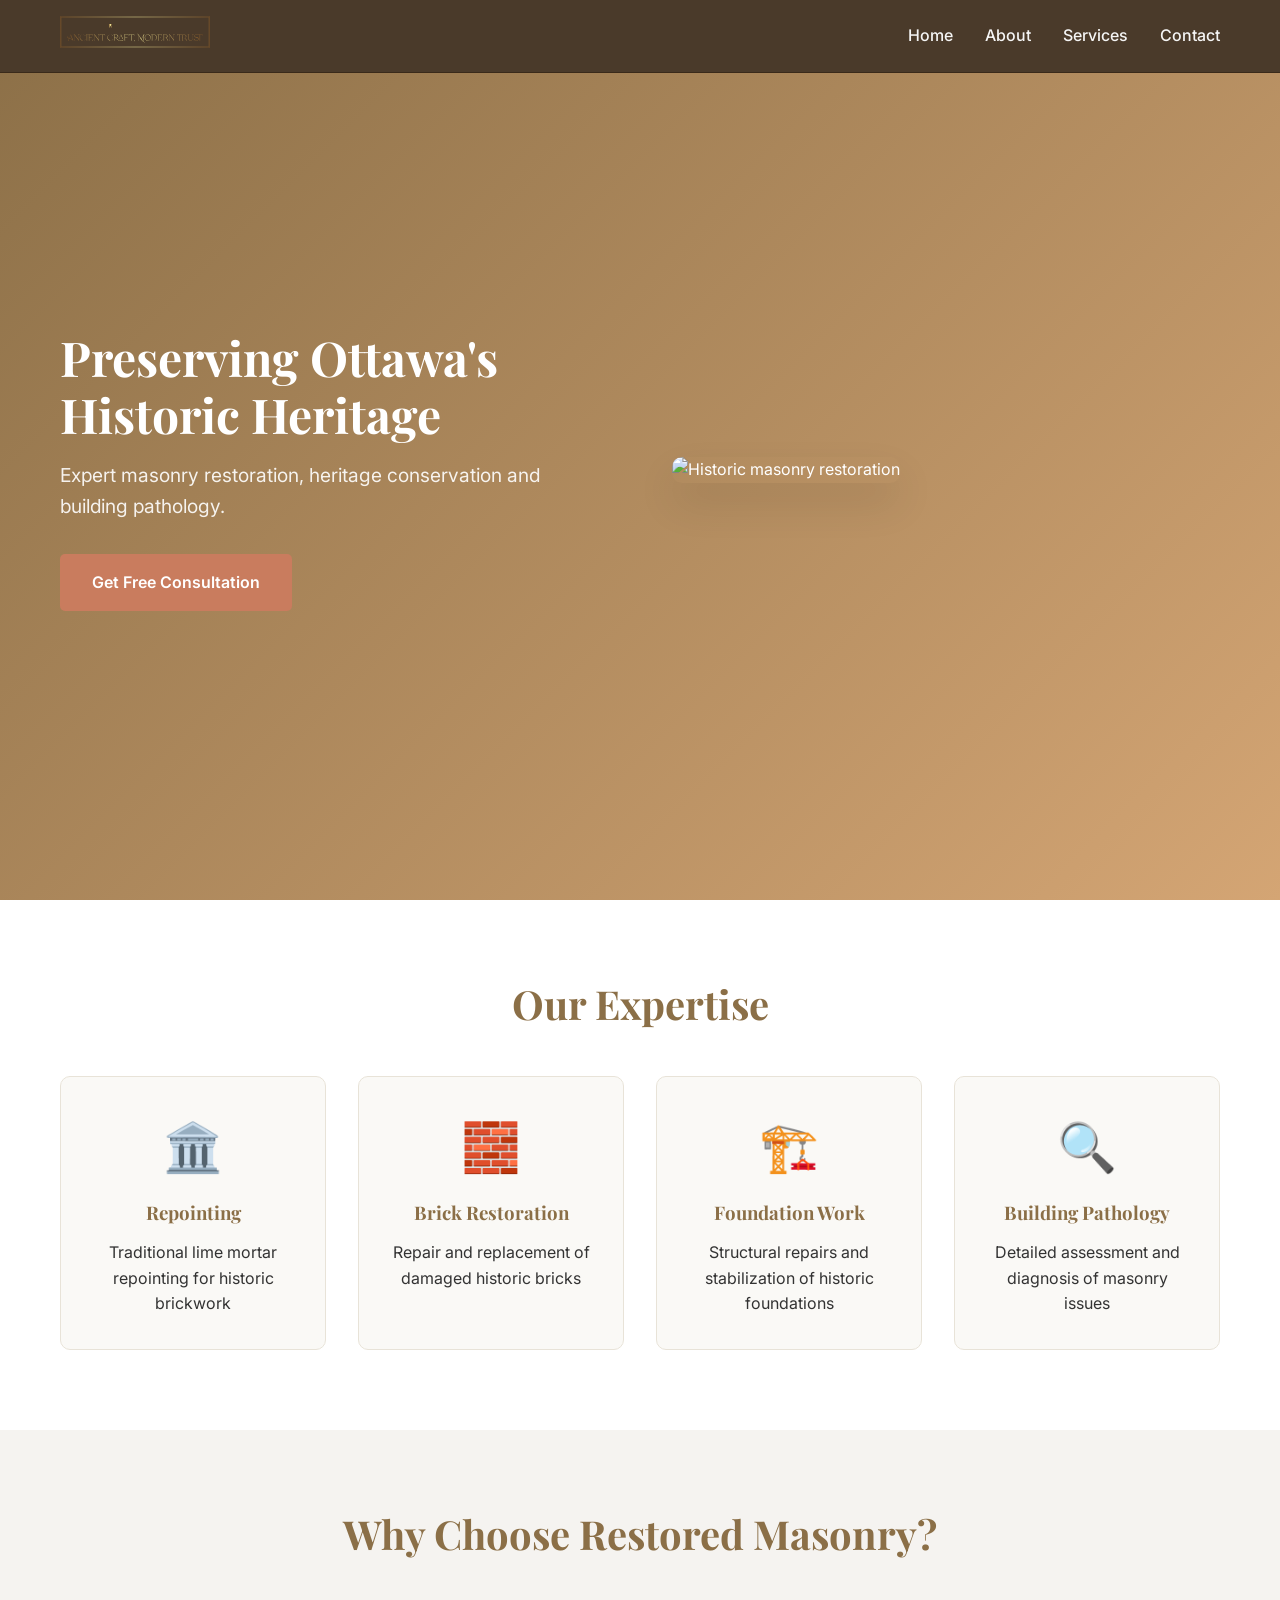
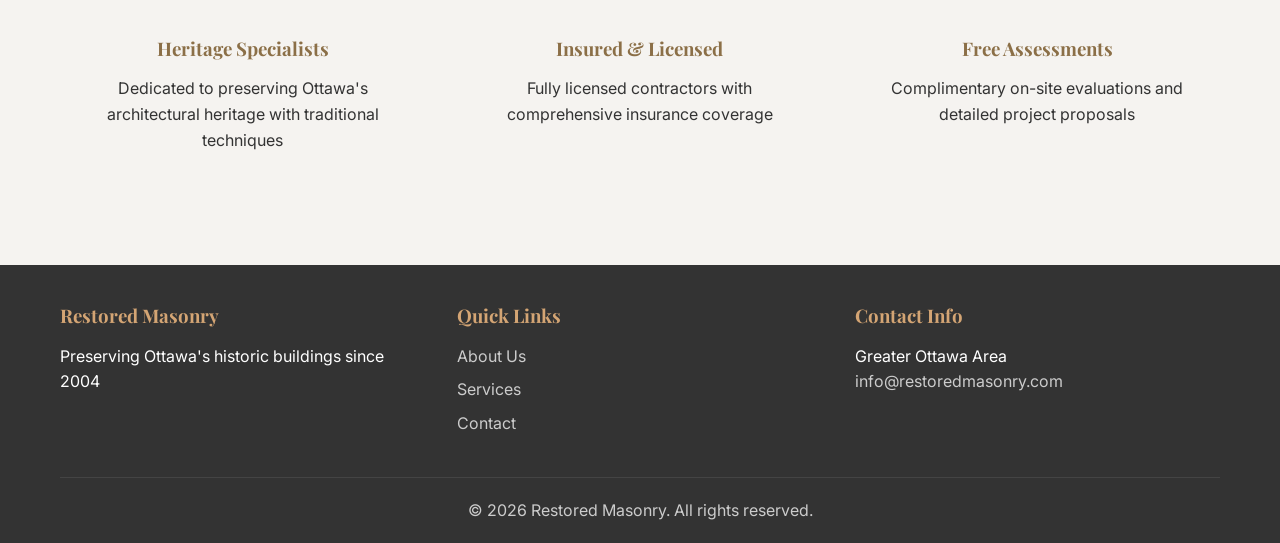
==== commit d4ef1412: "Revise paragraph for clarity and conciseness" ====
--- a/index.html
+++ b/index.html
@@ -37,7 +37,7 @@
             <div class="container">
                 <div class="hero-content">
                     <h2>Preserving Ottawa's Historic Heritage</h2>
-                    <p>Expert masonry restoration for buildings built before 1950. Over 20 years of experience in heritage conservation and building pathology.</p>
+                    <p>Expert masonry restoration, heritage conservation and building pathology.</p>
                     <a href="contact.html" class="btn-primary">Get Free Consultation</a>
                 </div>
                 <div class="hero-image">
@@ -124,4 +124,4 @@
 
     <script src="js/script.js"></script>
 </body>
-</html>+</html>
--- a/css/style.css
+++ b/css/style.css
@@ -40,13 +40,13 @@
 
 /* Navigation */
 .navbar {
-    background: rgba(255, 255, 255, 0.95);
+    background: #4a3a2a;
     backdrop-filter: blur(10px);
     position: fixed;
     top: 0;
     width: 100%;
-    z-index: 1000;
-    border-bottom: 1px solid #e8e3d8;
+    z-home: 1000;
+    border-bottom: 1px solid #3a2a1a;
 }
 
 .navbar .container {
@@ -57,7 +57,7 @@
 }
 
 .logo h1 {
-    color: #8b6f47;
+    color: #f5ec9b;
     font-size: 1.5rem;
 }
 
@@ -68,13 +68,13 @@
 }
 
 .nav-menu a {
-    color: #333;
+    color: #f5f5f5;
     font-weight: 500;
     transition: color 0.3s;
 }
 
 .nav-menu a:hover {
-    color: #8b6f47;
+    color: #d4a574;
 }
 
 .hamburger {
@@ -86,7 +86,7 @@
 .hamburger span {
     width: 25px;
     height: 3px;
-    background: #333;
+    background: #f5f5f5;
     margin: 3px 0;
     transition: 0.3s;
 }
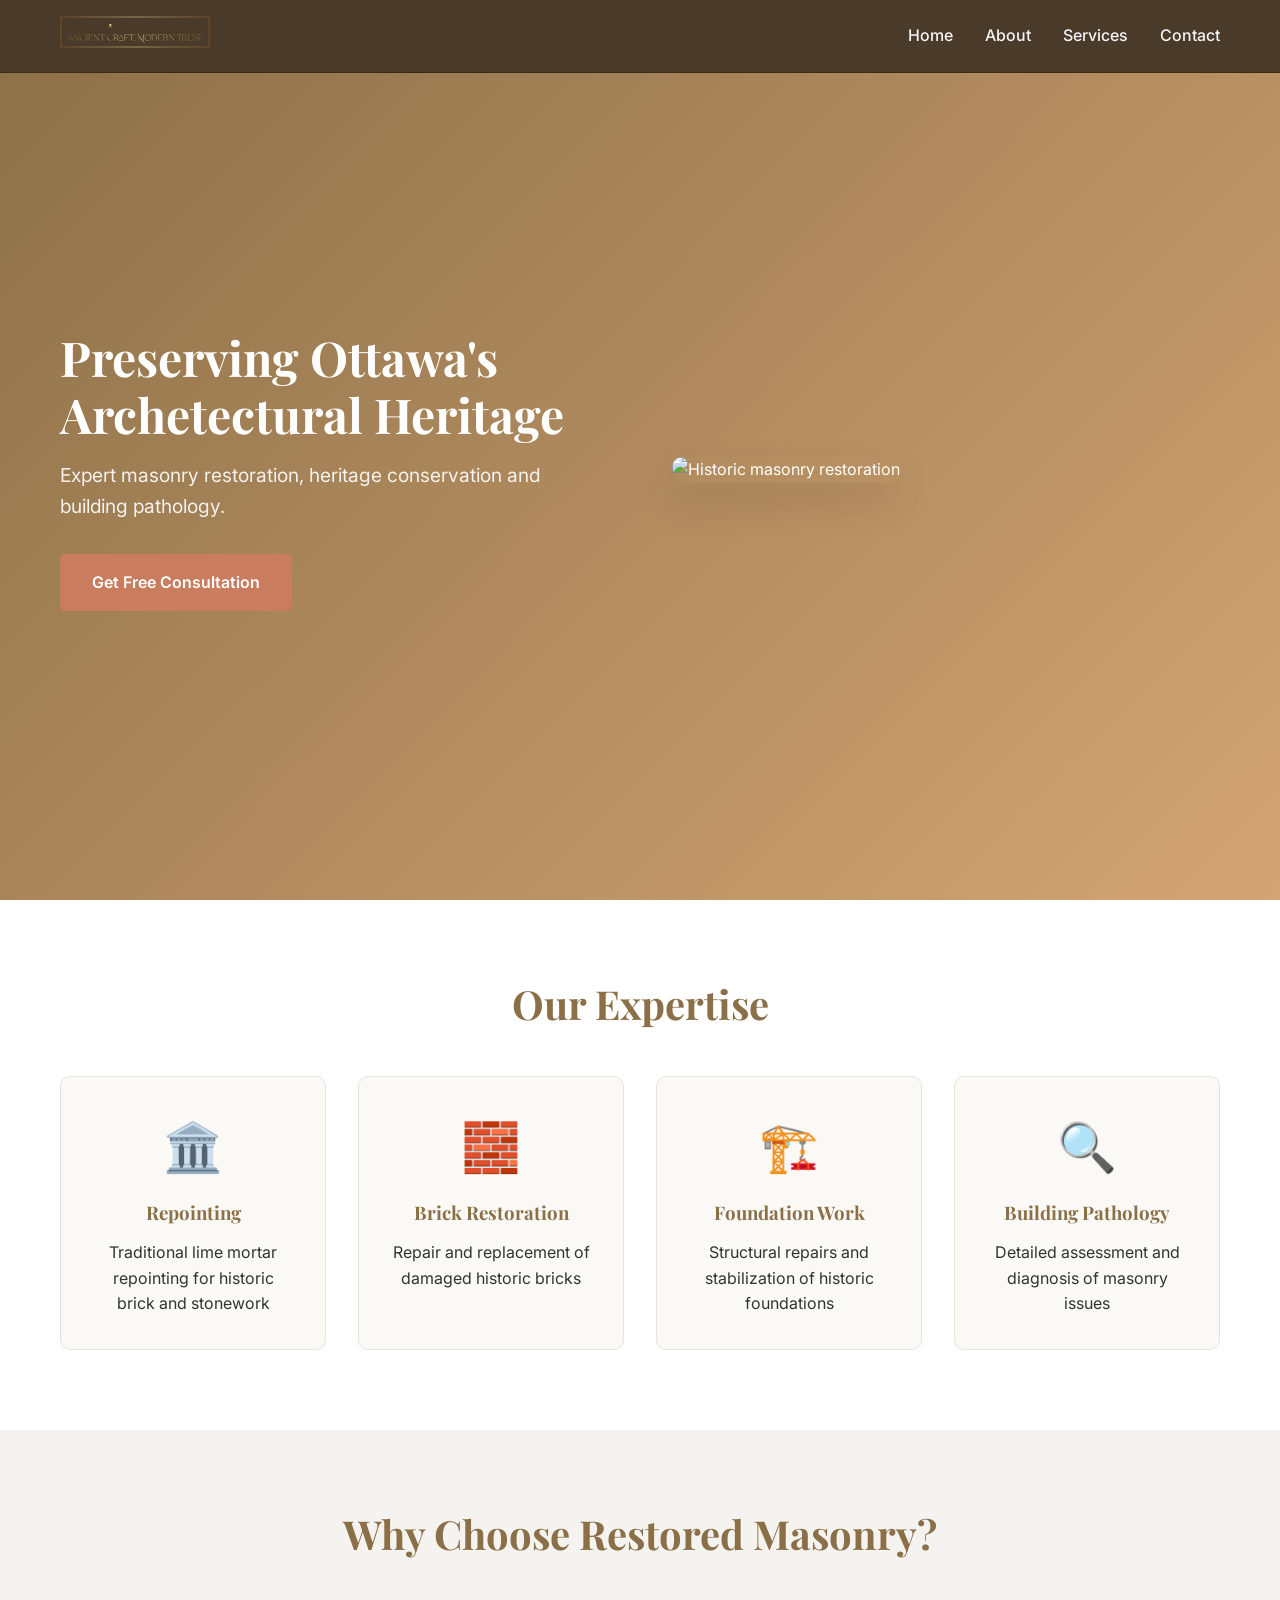
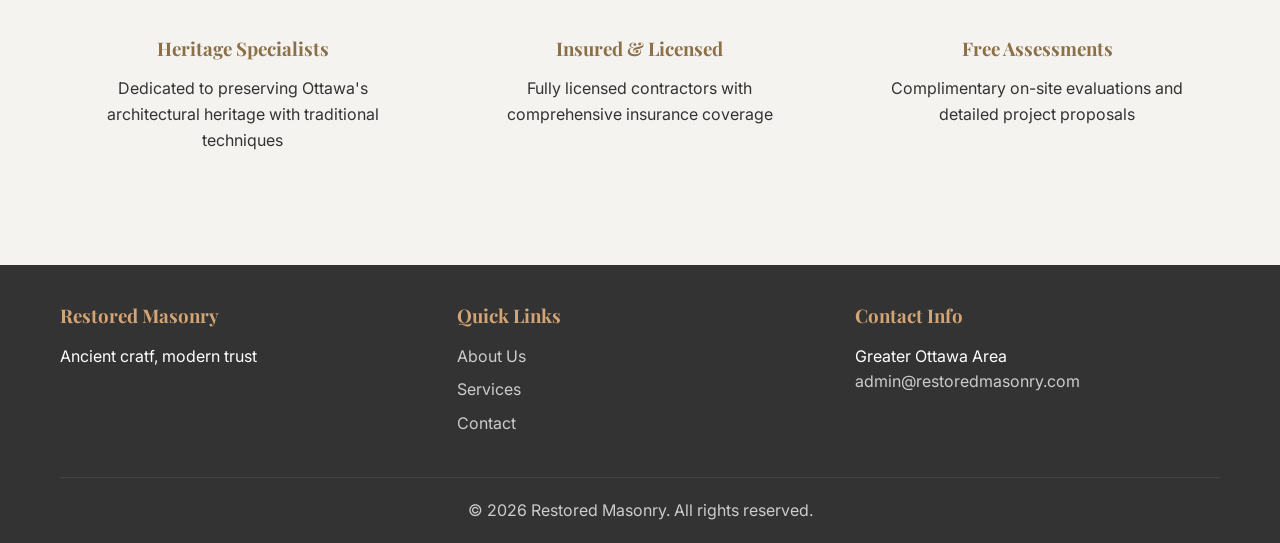
==== commit eedcac75: "Update descriptions and headings in index.html" ====
--- a/index.html
+++ b/index.html
@@ -4,7 +4,7 @@
     <meta charset="UTF-8">
     <meta name="viewport" content="width=device-width, initial-scale=1.0">
     <title>Restored Masonry - Heritage Restoration Experts</title>
-    <meta name="description" content="Professional heritage masonry restoration and building pathology services for historic buildings in the Greater Ottawa Area.">
+    <meta name="description" content="Professional heritage masonry restoration and building pathology services for older buildings in the Greater Ottawa Area.">
     <link rel="stylesheet" href="css/style.css">
     <link rel="preconnect" href="https://fonts.googleapis.com">
     <link rel="preconnect" href="https://fonts.gstatic.com" crossorigin>
@@ -36,7 +36,7 @@
         <section id="home" class="hero">
             <div class="container">
                 <div class="hero-content">
-                    <h2>Preserving Ottawa's Historic Heritage</h2>
+                    <h2>Preserving Ottawa's Archetectural Heritage</h2>
                     <p>Expert masonry restoration, heritage conservation and building pathology.</p>
                     <a href="contact.html" class="btn-primary">Get Free Consultation</a>
                 </div>
@@ -53,7 +53,7 @@
                     <div class="service-card">
                         <div class="service-icon">🏛️</div>
                         <h3>Repointing</h3>
-                        <p>Traditional lime mortar repointing for historic brickwork</p>
+                        <p>Traditional lime mortar repointing for historic brick and stonework</p>
                     </div>
                     <div class="service-card">
                         <div class="service-icon">🧱</div>
@@ -100,7 +100,7 @@
             <div class="footer-content">
                 <div class="footer-section">
                     <h3>Restored Masonry</h3>
-                    <p>Preserving Ottawa's historic buildings since 2004</p>
+                    <p>Ancient cratf, modern trust</p>
                 </div>
                 <div class="footer-section">
                     <h3>Quick Links</h3>
@@ -113,7 +113,7 @@
                 <div class="footer-section">
                     <h3>Contact Info</h3>
                     <p>Greater Ottawa Area</p>
-                    <p><a href="mailto:info@restoredmasonry.com">info@restoredmasonry.com</a></p>
+                    <p><a href="mailto:admin@restoredmasonry.com">admin@restoredmasonry.com</a></p>
                 </div>
             </div>
             <div class="footer-bottom">
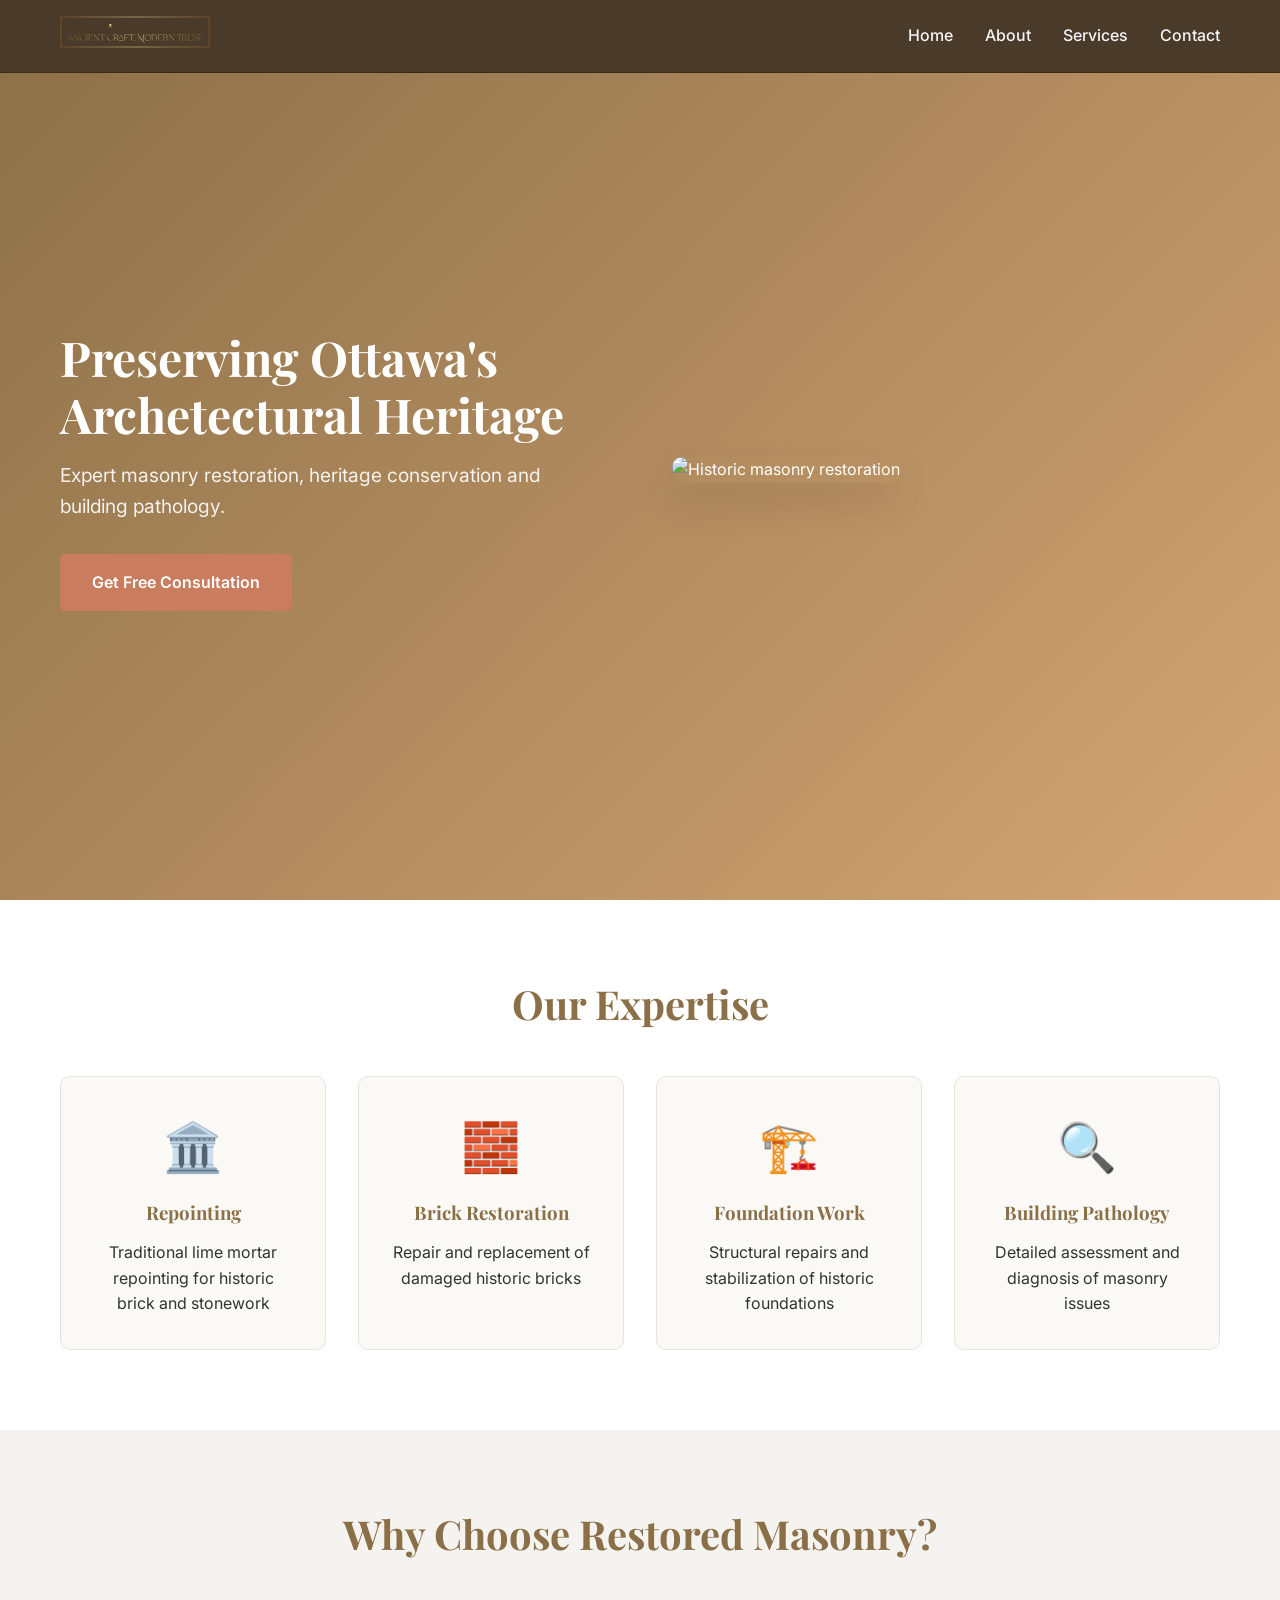
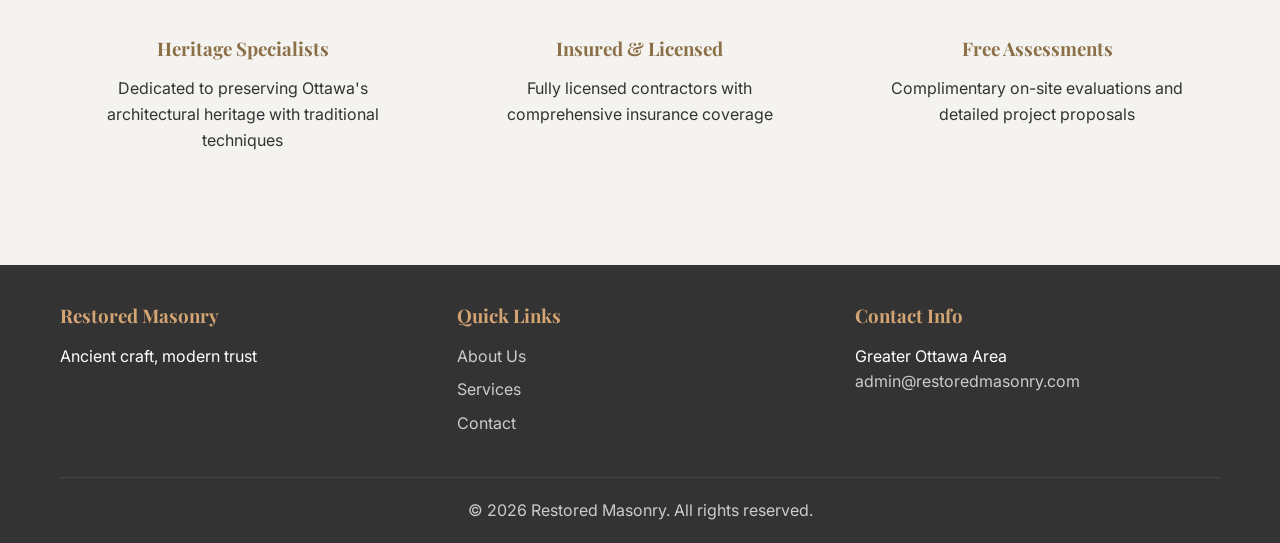
==== commit 43d10e06: "Fix typo in footer text from 'cratf' to 'craft'" ====
--- a/index.html
+++ b/index.html
@@ -100,7 +100,7 @@
             <div class="footer-content">
                 <div class="footer-section">
                     <h3>Restored Masonry</h3>
-                    <p>Ancient cratf, modern trust</p>
+                    <p>Ancient craft, modern trust</p>
                 </div>
                 <div class="footer-section">
                     <h3>Quick Links</h3>
